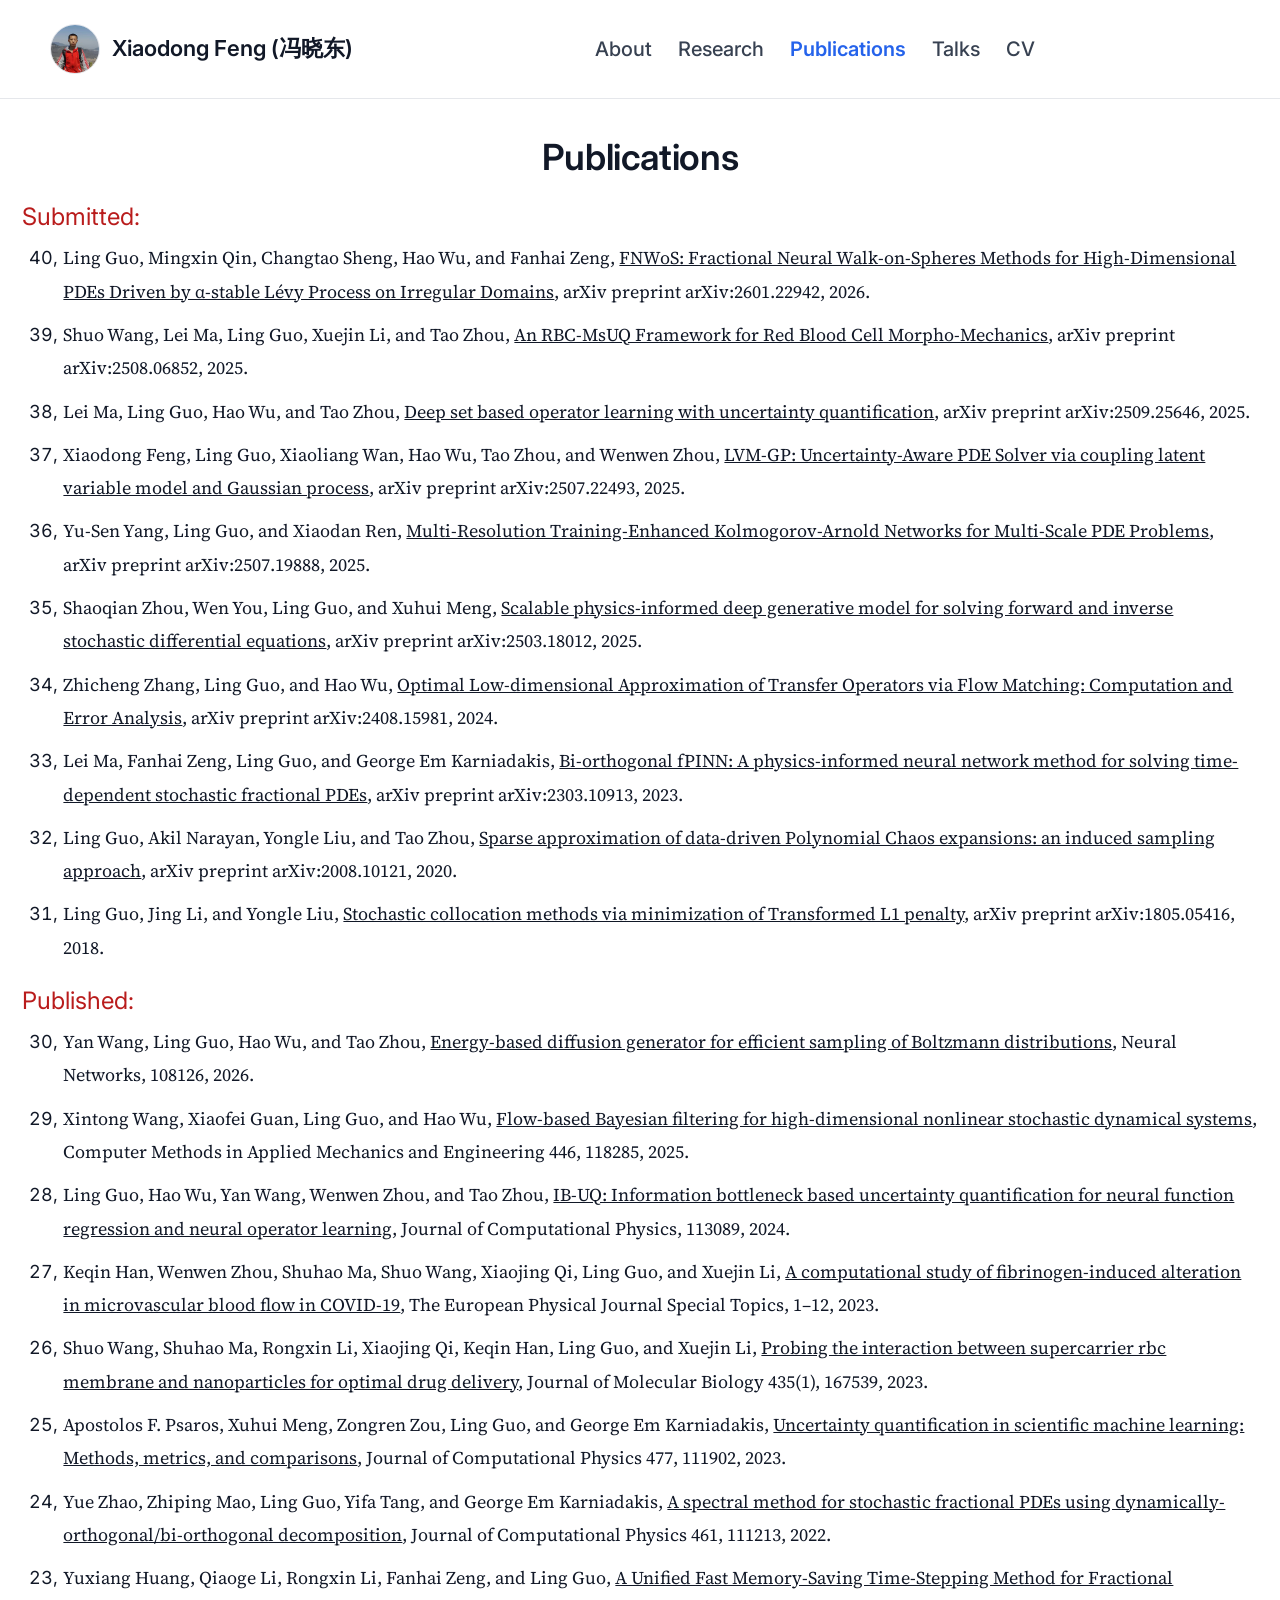
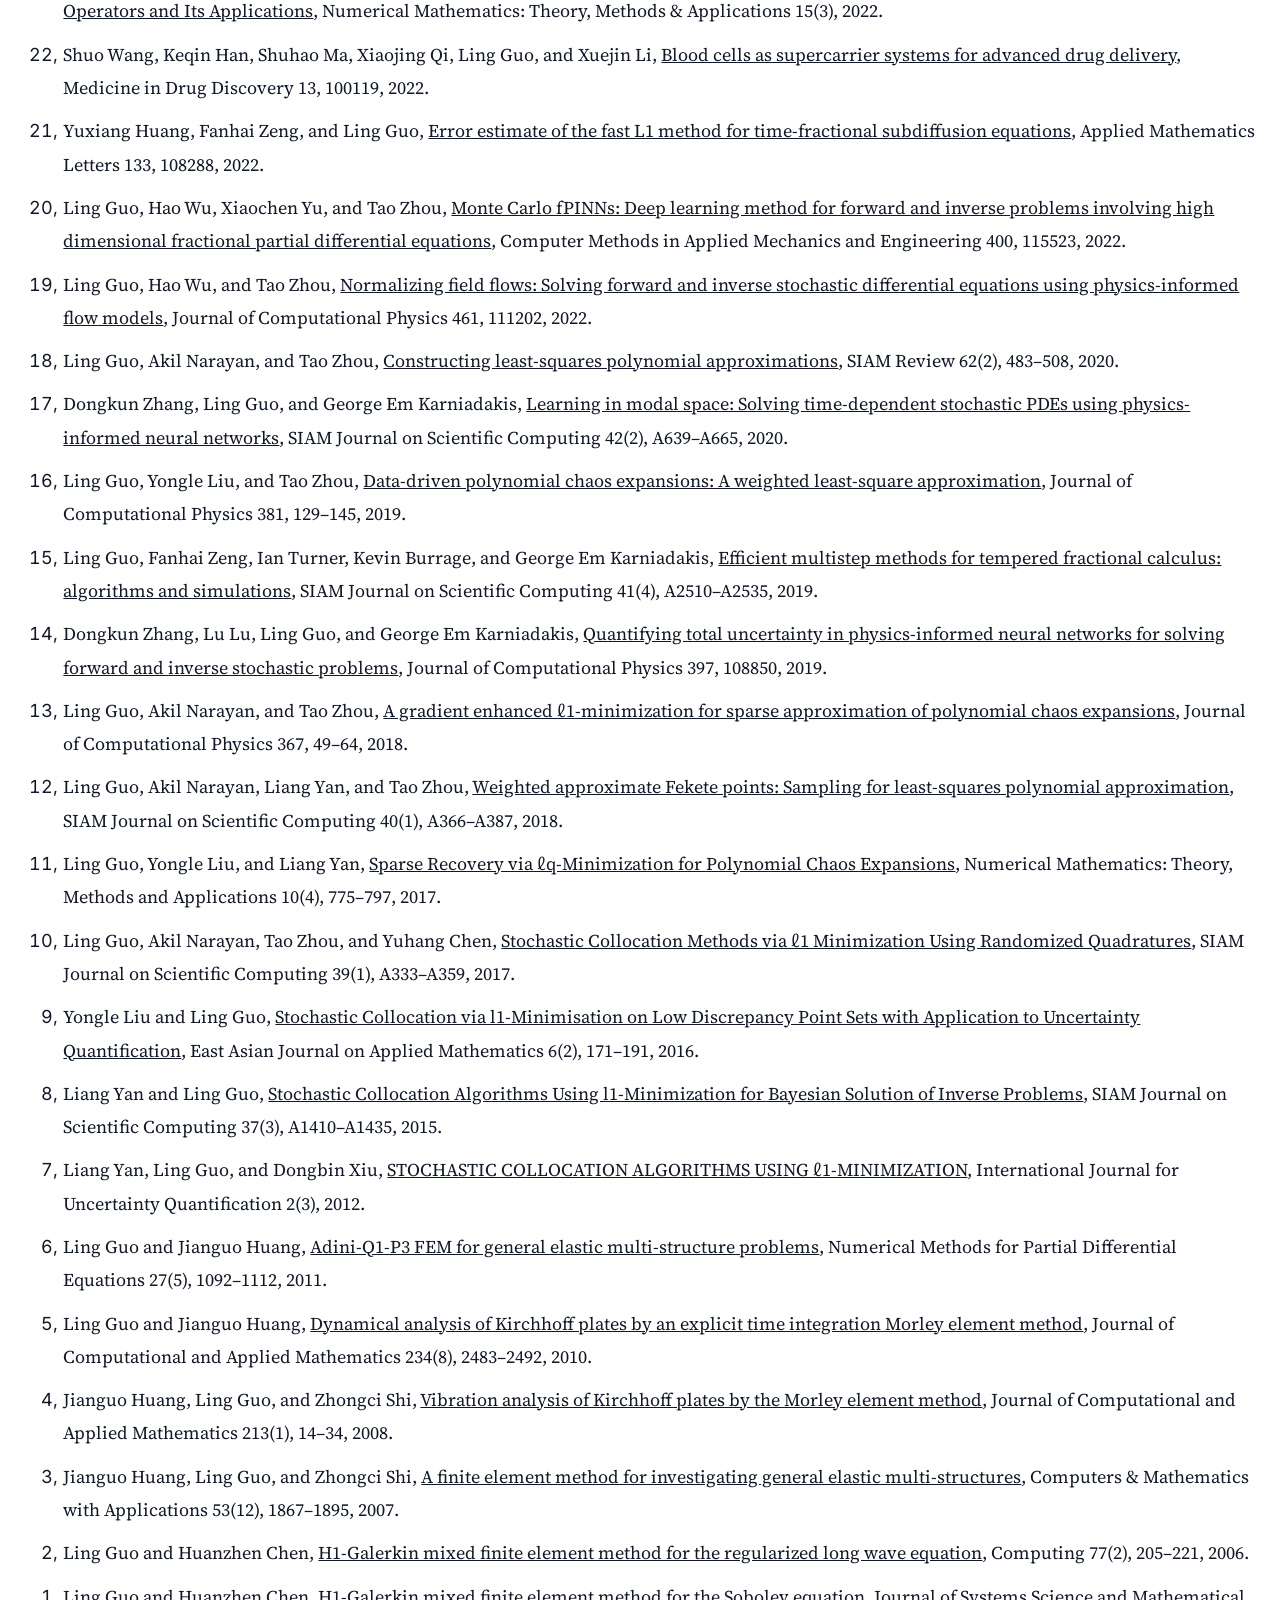
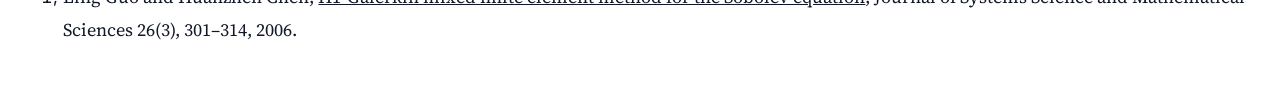
==== publications.html @ eba81cbe "Rename publications_ling.html to publications.html" ====
<!doctype html>
<html lang="en">
<head>
  <meta charset="utf-8" />
  <meta name="viewport" content="width=device-width,initial-scale=1" />
  <title>Publications | Xiaodong Feng</title>
  <link rel="stylesheet" href="assets/style.css" />

  <style>
    /* ✅ 本页“内容”全部不加粗（列表、标题链接、编号、分区标题） */
    .pub-section{
      color:#b91c1c;
      font-weight:400;
      margin: 18px 0 10px;
      font-family: var(--font-sans, inherit);
    }

    ol.pub-list{
      margin: 0;
      padding-left: 2.3em;
      list-style: decimal;
      font-size: 18px;
      line-height: 1.85;
      font-weight: 400;
    }
    ol.pub-list li{ margin: 10px 0; font-weight: 400; }

    ol.pub-list li::marker{
      content: counter(list-item) ", ";
      font-weight: 400;
      font-family: var(--font-sans, inherit);
    }

    /* ✅ 文章标题：可点击，但不加粗 */
    a.pub-title{
      font-weight: 400;
      text-decoration: underline;
      color: inherit;
    }
    a.pub-title:hover{ opacity: .9; }
  </style>
</head>

<body>
  <header class="topbar">
    <div class="topbar-inner">
      <div class="brand">
        <img class="avatar" src="assets/fengxiaodong.jpg" alt="avatar" />
        <span class="brand-name">Xiaodong Feng (冯晓东)</span>
      </div>

      <!-- Desktop nav -->
      <nav class="nav nav-desktop" id="topNav">
        <a href="index.html">About</a>
        <a href="research.html">Research</a>
        <a class="active" href="publications.html">Publications</a>
        <a href="talks.html">Talks</a>
        <a href="assets/CV.pdf" target="_blank" rel="noopener">CV</a>
      </nav>

      <!-- Mobile hamburger -->
      <button class="nav-toggle" id="navToggle" aria-label="Open menu" aria-expanded="false">
        &#9776;
      </button>

      <!-- Mobile dropdown -->
      <div class="nav-menu" id="navMenu" aria-hidden="true">
        <a href="index.html">About</a>
        <a href="research.html">Research</a>
        <a class="active" href="publications.html">Publications</a>
        <a href="talks.html">Talks</a>
        <a href="assets/CV.pdf" target="_blank" rel="noopener">CV</a>
      </div>
    </div>
  </header>

  <main class="container">
    <h1 class="page-title">Publications</h1>

    <h2 class="pub-section">Submitted:</h2>
    <ol id="submittedList" class="pub-list" reversed></ol>

    <h2 class="pub-section" style="margin-top:22px;">Published:</h2>
    <ol id="publishedList" class="pub-list" reversed></ol>
  </main>

  <!-- ✅ 渲染脚本：用 IIFE 避免变量重复声明导致不显示 -->
  <script>
    (function () {
      const pubs = [
        // ===================== Submitted =====================
        {
          status:"submitted", year:2026,
          authors:["Ling Guo","Mingxin Qin","Changtao Sheng","Hao Wu","Fanhai Zeng"],
          title:"FNWoS: Fractional Neural Walk-on-Spheres Methods for High-Dimensional PDEs Driven by α-stable Lévy Process on Irregular Domains",
          venue:"arXiv preprint arXiv:2601.22942",
          url:"https://arxiv.org/abs/2601.22942"
        },
        {
          status:"submitted", year:2025,
          authors:["Lei Ma","Ling Guo","Hao Wu","Tao Zhou"],
          title:"Deep set based operator learning with uncertainty quantification",
          venue:"arXiv preprint arXiv:2509.25646",
          url:"https://arxiv.org/abs/2509.25646"
        },
        {
          status:"submitted", year:2025,
          authors:["Shuo Wang","Lei Ma","Ling Guo","Xuejin Li","Tao Zhou"],
          title:"An RBC-MsUQ Framework for Red Blood Cell Morpho-Mechanics",
          venue:"arXiv preprint arXiv:2508.06852",
          url:"https://arxiv.org/abs/2508.06852"
        },
        {
          status:"submitted", year:2025,
          authors:["Xiaodong Feng","Ling Guo","Xiaoliang Wan","Hao Wu","Tao Zhou","Wenwen Zhou"],
          title:"LVM-GP: Uncertainty-Aware PDE Solver via coupling latent variable model and Gaussian process",
          venue:"arXiv preprint arXiv:2507.22493",
          url:"https://arxiv.org/abs/2507.22493"
        },
        {
          status:"submitted", year:2025,
          authors:["Yu-Sen Yang","Ling Guo","Xiaodan Ren"],
          title:"Multi-Resolution Training-Enhanced Kolmogorov-Arnold Networks for Multi-Scale PDE Problems",
          venue:"arXiv preprint arXiv:2507.19888",
          url:"https://arxiv.org/abs/2507.19888"
        },
        {
          status:"submitted", year:2025,
          authors:["Shaoqian Zhou","Wen You","Ling Guo","Xuhui Meng"],
          title:"Scalable physics-informed deep generative model for solving forward and inverse stochastic differential equations",
          venue:"arXiv preprint arXiv:2503.18012",
          url:"https://arxiv.org/abs/2503.18012"
        },
        {
          status:"submitted", year:2024,
          authors:["Zhicheng Zhang","Ling Guo","Hao Wu"],
          title:"Optimal Low-dimensional Approximation of Transfer Operators via Flow Matching: Computation and Error Analysis",
          venue:"arXiv preprint arXiv:2408.15981",
          url:"https://arxiv.org/abs/2408.15981"
        },
        {
          status:"submitted", year:2023,
          authors:["Lei Ma","Fanhai Zeng","Ling Guo","George Em Karniadakis"],
          title:"Bi-orthogonal fPINN: A physics-informed neural network method for solving time-dependent stochastic fractional PDEs",
          venue:"arXiv preprint arXiv:2303.10913",
          url:"https://arxiv.org/abs/2303.10913"
        },
        {
          status:"submitted", year:2020,
          authors:["Ling Guo","Akil Narayan","Yongle Liu","Tao Zhou"],
          title:"Sparse approximation of data-driven Polynomial Chaos expansions: an induced sampling approach",
          venue:"arXiv preprint arXiv:2008.10121",
          url:"https://arxiv.org/abs/2008.10121"
        },
        {
          status:"submitted", year:2018,
          authors:["Ling Guo","Jing Li","Yongle Liu"],
          title:"Stochastic collocation methods via minimization of Transformed L1 penalty",
          venue:"arXiv preprint arXiv:1805.05416",
          url:"https://arxiv.org/abs/1805.05416"
        },

        // ===================== Published =====================
        {
          status:"published", year:2025,
          authors:["Xintong Wang","Xiaofei Guan","Ling Guo","Hao Wu"],
          title:"Flow-based Bayesian filtering for high-dimensional nonlinear stochastic dynamical systems",
          venue:"Computer Methods in Applied Mechanics and Engineering 446, 118285"
        },
        {
          status:"published", year:2026,
          authors:["Yan Wang","Ling Guo","Hao Wu","Tao Zhou"],
          title:"Energy-based diffusion generator for efficient sampling of Boltzmann distributions",
          venue:"Neural Networks, 108126"
        },
        {
          status:"published", year:2024,
          authors:["Ling Guo","Hao Wu","Yan Wang","Wenwen Zhou","Tao Zhou"],
          title:"IB-UQ: Information bottleneck based uncertainty quantification for neural function regression and neural operator learning",
          venue:"Journal of Computational Physics, 113089"
        },
        {
          status:"published", year:2023,
          authors:["Keqin Han","Wenwen Zhou","Shuhao Ma","Shuo Wang","Xiaojing Qi","Ling Guo","Xuejin Li"],
          title:"A computational study of fibrinogen-induced alteration in microvascular blood flow in COVID-19",
          venue:"The European Physical Journal Special Topics, 1–12"
        },
        {
          status:"published", year:2023,
          authors:["Apostolos F. Psaros","Xuhui Meng","Zongren Zou","Ling Guo","George Em Karniadakis"],
          title:"Uncertainty quantification in scientific machine learning: Methods, metrics, and comparisons",
          venue:"Journal of Computational Physics 477, 111902"
        },
        {
          status:"published", year:2023,
          authors:["Shuo Wang","Shuhao Ma","Rongxin Li","Xiaojing Qi","Keqin Han","Ling Guo","Xuejin Li"],
          title:"Probing the interaction between supercarrier rbc membrane and nanoparticles for optimal drug delivery",
          venue:"Journal of Molecular Biology 435(1), 167539"
        },
        {
          status:"published", year:2022,
          authors:["Yuxiang Huang","Fanhai Zeng","Ling Guo"],
          title:"Error estimate of the fast L1 method for time-fractional subdiffusion equations",
          venue:"Applied Mathematics Letters 133, 108288"
        },
        {
          status:"published", year:2022,
          authors:["Ling Guo","Hao Wu","Xiaochen Yu","Tao Zhou"],
          title:"Monte Carlo fPINNs: Deep learning method for forward and inverse problems involving high dimensional fractional partial differential equations",
          venue:"Computer Methods in Applied Mechanics and Engineering 400, 115523"
        },
        {
          status:"published", year:2022,
          authors:["Yuxiang Huang","Qiaoge Li","Rongxin Li","Fanhai Zeng","Ling Guo"],
          title:"A Unified Fast Memory-Saving Time-Stepping Method for Fractional Operators and Its Applications",
          venue:"Numerical Mathematics: Theory, Methods & Applications 15(3)"
        },
        {
          status:"published", year:2022,
          authors:["Yue Zhao","Zhiping Mao","Ling Guo","Yifa Tang","George Em Karniadakis"],
          title:"A spectral method for stochastic fractional PDEs using dynamically-orthogonal/bi-orthogonal decomposition",
          venue:"Journal of Computational Physics 461, 111213"
        },
        {
          status:"published", year:2022,
          authors:["Ling Guo","Hao Wu","Tao Zhou"],
          title:"Normalizing field flows: Solving forward and inverse stochastic differential equations using physics-informed flow models",
          venue:"Journal of Computational Physics 461, 111202"
        },
        {
          status:"published", year:2022,
          authors:["Shuo Wang","Keqin Han","Shuhao Ma","Xiaojing Qi","Ling Guo","Xuejin Li"],
          title:"Blood cells as supercarrier systems for advanced drug delivery",
          venue:"Medicine in Drug Discovery 13, 100119"
        },
        {
          status:"published", year:2020,
          authors:["Ling Guo","Akil Narayan","Tao Zhou"],
          title:"Constructing least-squares polynomial approximations",
          venue:"SIAM Review 62(2), 483–508"
        },
        {
          status:"published", year:2020,
          authors:["Dongkun Zhang","Ling Guo","George Em Karniadakis"],
          title:"Learning in modal space: Solving time-dependent stochastic PDEs using physics-informed neural networks",
          venue:"SIAM Journal on Scientific Computing 42(2), A639–A665"
        },
        {
          status:"published", year:2019,
          authors:["Dongkun Zhang","Lu Lu","Ling Guo","George Em Karniadakis"],
          title:"Quantifying total uncertainty in physics-informed neural networks for solving forward and inverse stochastic problems",
          venue:"Journal of Computational Physics 397, 108850"
        },
        {
          status:"published", year:2019,
          authors:["Ling Guo","Fanhai Zeng","Ian Turner","Kevin Burrage","George Em Karniadakis"],
          title:"Efficient multistep methods for tempered fractional calculus: algorithms and simulations",
          venue:"SIAM Journal on Scientific Computing 41(4), A2510–A2535"
        },
        {
          status:"published", year:2019,
          authors:["Ling Guo","Yongle Liu","Tao Zhou"],
          title:"Data-driven polynomial chaos expansions: A weighted least-square approximation",
          venue:"Journal of Computational Physics 381, 129–145"
        },
        {
          status:"published", year:2018,
          authors:["Ling Guo","Akil Narayan","Tao Zhou"],
          title:"A gradient enhanced ℓ1-minimization for sparse approximation of polynomial chaos expansions",
          venue:"Journal of Computational Physics 367, 49–64"
        },
        {
          status:"published", year:2018,
          authors:["Ling Guo","Akil Narayan","Liang Yan","Tao Zhou"],
          title:"Weighted approximate Fekete points: Sampling for least-squares polynomial approximation",
          venue:"SIAM Journal on Scientific Computing 40(1), A366–A387"
        },
        {
          status:"published", year:2017,
          authors:["Ling Guo","Yongle Liu","Liang Yan"],
          title:"Sparse Recovery via ℓq-Minimization for Polynomial Chaos Expansions",
          venue:"Numerical Mathematics: Theory, Methods and Applications 10(4), 775–797"
        },
        {
          status:"published", year:2017,
          authors:["Ling Guo","Akil Narayan","Tao Zhou","Yuhang Chen"],
          title:"Stochastic Collocation Methods via ℓ1 Minimization Using Randomized Quadratures",
          venue:"SIAM Journal on Scientific Computing 39(1), A333–A359"
        },
        {
          status:"published", year:2016,
          authors:["Yongle Liu","Ling Guo"],
          title:"Stochastic Collocation via l1-Minimisation on Low Discrepancy Point Sets with Application to Uncertainty Quantification",
          venue:"East Asian Journal on Applied Mathematics 6(2), 171–191"
        },
        {
          status:"published", year:2015,
          authors:["Liang Yan","Ling Guo"],
          title:"Stochastic Collocation Algorithms Using l1-Minimization for Bayesian Solution of Inverse Problems",
          venue:"SIAM Journal on Scientific Computing 37(3), A1410–A1435"
        },
        {
          status:"published", year:2012,
          authors:["Liang Yan","Ling Guo","Dongbin Xiu"],
          title:"STOCHASTIC COLLOCATION ALGORITHMS USING ℓ1-MINIMIZATION",
          venue:"International Journal for Uncertainty Quantification 2(3)"
        },
        {
          status:"published", year:2011,
          authors:["Ling Guo","Jianguo Huang"],
          title:"Adini-Q1-P3 FEM for general elastic multi-structure problems",
          venue:"Numerical Methods for Partial Differential Equations 27(5), 1092–1112"
        },
        {
          status:"published", year:2010,
          authors:["Ling Guo","Jianguo Huang"],
          title:"Dynamical analysis of Kirchhoff plates by an explicit time integration Morley element method",
          venue:"Journal of Computational and Applied Mathematics 234(8), 2483–2492"
        },
        {
          status:"published", year:2008,
          authors:["Jianguo Huang","Ling Guo","Zhongci Shi"],
          title:"Vibration analysis of Kirchhoff plates by the Morley element method",
          venue:"Journal of Computational and Applied Mathematics 213(1), 14–34"
        },
        {
          status:"published", year:2007,
          authors:["Jianguo Huang","Ling Guo","Zhongci Shi"],
          title:"A finite element method for investigating general elastic multi-structures",
          venue:"Computers & Mathematics with Applications 53(12), 1867–1895"
        },
        {
          status:"published", year:2006,
          authors:["Ling Guo","Huanzhen Chen"],
          title:"H1-Galerkin mixed finite element method for the regularized long wave equation",
          venue:"Computing 77(2), 205–221"
        },
        {
          status:"published", year:2006,
          authors:["Ling Guo","Huanzhen Chen"],
          title:"H1-Galerkin mixed finite element method for the Sobolev equation",
          venue:"Journal of Systems Science and Mathematical Sciences 26(3), 301–314"
        }
      ];

      function esc(s){
        return String(s ?? "")
          .replace(/&/g,"&amp;")
          .replace(/</g,"&lt;")
          .replace(/>/g,"&gt;")
          .replace(/"/g,"&quot;")
          .replace(/'/g,"&#39;");
      }

      function sortFn(a,b){
        return ((b.year||0)-(a.year||0)) || String(a.title||"").localeCompare(String(b.title||""));
      }

      function scholarTitleUrl(title){
        return "https://scholar.google.com/scholar?hl=en&q=" + encodeURIComponent(title);
      }

      function paperUrl(p){
        const u = (p.url && String(p.url).trim()) ? String(p.url).trim() : "";
        return u || scholarTitleUrl(p.title || "");
      }

      function renderAuthorsPlain(authorArr){
        const names = (authorArr || []).map(n => esc(n));
        if (names.length === 0) return "";
        if (names.length === 1) return names[0];
        if (names.length === 2) return names[0] + " and " + names[1];
        return names.slice(0,-1).join(", ") + ", and " + names[names.length-1];
      }

      function renderItem(p){
        const href = paperUrl(p);
        const authors = renderAuthorsPlain(p.authors);
        const title = `<a class="pub-title" href="${esc(href)}" target="_blank" rel="noopener">${esc(p.title)}</a>`;
        return `${authors}, ${title}, ${esc(p.venue)}, ${esc(String(p.year))}.`;
      }

      function render(){
        const submitted = pubs.filter(p=>p.status==="submitted").sort(sortFn);
        const published = pubs.filter(p=>p.status==="published").sort(sortFn);

        const subOl = document.getElementById("submittedList");
        const pubOl = document.getElementById("publishedList");
        if(!subOl || !pubOl) return;

        const total = submitted.length + published.length;
        subOl.setAttribute("start", total);
        pubOl.setAttribute("start", total - submitted.length);

        subOl.innerHTML = submitted.map(p=>`<li>${renderItem(p)}</li>`).join("");
        pubOl.innerHTML = published.map(p=>`<li>${renderItem(p)}</li>`).join("");
      }

      if (document.readyState === "loading") {
        document.addEventListener("DOMContentLoaded", render);
      } else {
        render();
      }
    })();
  </script>

  <script>
    (function(){
      const btn = document.getElementById('navToggle');
      const menu = document.getElementById('navMenu');
      if(!btn || !menu) return;

      function closeMenu(){
        menu.classList.remove('open');
        btn.setAttribute('aria-expanded','false');
        menu.setAttribute('aria-hidden','true');
      }

      btn.addEventListener('click', () => {
        const isOpen = menu.classList.toggle('open');
        btn.setAttribute('aria-expanded', String(isOpen));
        menu.setAttribute('aria-hidden', String(!isOpen));
      });

      document.addEventListener('click', (e) => {
        if (!menu.classList.contains('open')) return;
        if (menu.contains(e.target) || btn.contains(e.target)) return;
        closeMenu();
      });

      document.addEventListener('keydown', (e) => {
        if (e.key === 'Escape') closeMenu();
      });

      window.addEventListener('resize', () => {
        if (window.matchMedia('(min-width: 981px)').matches) closeMenu();
      });
    })();
  </script>
</body>
</html>
---- assets/style.css ----
/* 引入字体：
   - Inter：用于顶栏姓名、导航、标题（无衬线，更现代）
   - Source Serif 4：用于正文段落（衬线，更学术） */
@import url('https://fonts.googleapis.com/css2?family=Inter:wght@400;600;700;800&family=Source+Serif+4:wght@400;600;700&display=swap');

:root{
  /* ====== 版心宽度（决定页面内容左右边界，影响“整页的留白”） ====== */
  --siteBase: 1300px;
  --siteMax: calc(var(--siteBase));

  /* ====== 全局颜色 ====== */
  --text: #111827;   /* 主文字颜色（深灰接近黑） */
  --muted: #6b7280;  /* 次级文字颜色（浅灰） */
  --line: #e5e7eb;   /* 分割线/边框颜色（浅灰线） */

  /* ✅ 当前页高亮蓝色（像你第二张图） */
  --active: #2563eb;

  /* ====== 字体族 ====== */
  --font-sans: "Inter", system-ui, -apple-system, "Segoe UI", Roboto, Helvetica, Arial,
               "Noto Sans", "PingFang SC", "Microsoft YaHei", sans-serif;
  --font-serif: "Source Serif 4", Georgia, "Times New Roman", Times,
                "Songti SC", "STSong", "SimSun", serif;

  /* ====== About 页照片大小（等比例缩放，不裁剪） ====== */
  --heroMaxW: 680px;
  --heroMaxH: 300px;

  /* ====== 响应式折叠阈值（说明用途） ====== */
  --collapseBp: 980px;              /* <= 980px show hamburger */
}

/* 统一盒模型 */
*{ box-sizing: border-box; }

/* 全局 body */
body{
  margin: 0;
  font-family: var(--font-serif);
  color: var(--text);
  background: #fff;
}

/* ===================== 顶部栏 topbar（第一行：头像+姓名+导航） ===================== */
.topbar{
  position: sticky;
  top: 0;
  z-index: 10;
  background: rgba(255,255,255,0.92);
  backdrop-filter: blur(6px);
  border-bottom: 1px solid var(--line);
}

/* 顶栏内部容器（控制姓名与导航间距、整体左右内边距） */
.topbar-inner{
  max-width: var(--siteMax);
  margin: 0 auto;
  padding: 24px 50px;

  display: flex;
  align-items: center;
  justify-content: flex-start;
  gap: 240px;                 /* ★ 姓名组与导航之间距离（想更近就减小） */
  position: relative;         /* 给下拉菜单定位 */
}

/* 左侧“头像 + 姓名” */
.brand{
  display: flex;
  align-items: center;
  gap: 12px;
  min-width: 0;
}

/* 顶栏头像 */
.avatar{
  width: 50px;
  height: 50px;
  border-radius: 999px;
  object-fit: cover;
  border: 1px solid var(--line);
}

/* 顶栏姓名 */
.brand-name{
  font-family: var(--font-sans);
  font-weight: 600;
  font-size: 22px;
  white-space: nowrap;
}

/* desktop nav：横向导航 */
.nav{
  display: flex;
  align-items: center;
  gap: 22px;
}

/* 导航链接样式 */
.nav a{
  font-family: var(--font-sans);
  font-size: 20px;
  font-weight: 500;          /* 450 在某些环境会回退，这里用 500 更稳 */
  color: #374151;
  text-decoration: none;
  padding: 6px 2px;
  white-space: nowrap;
}

/* ✅ hover：更像参考图（变蓝），不强制下划线 */
.nav a:hover{
  color: var(--active);
}

/* ✅ 当前页：蓝色高亮（像第二张图） */
.nav a.active{
  color: var(--active);
  font-weight: 600;
}

/* ===================== 页面主体 container（正文左右边界） ===================== */
.container{
  max-width: var(--siteMax);
  margin: 0 auto;
  padding: 22px 22px 40px;
}

/* 页面大标题（About / Publications 等） */
.page-title{
  font-family: var(--font-sans);
  font-weight: 600;
  font-size: clamp(20px, 4vw, 36px);
  letter-spacing: -0.01em;
  line-height: 1.15;
  text-align: center;
  margin: 16px 0 24px;
}

/* ===================== About 页照片区域 ===================== */
.hero{
  display: flex;
  justify-content: center;
  margin: 20px 0 30px;
}

.hero-img{
  width: auto;
  height: auto;
  max-width: min(var(--heroMaxW), 100%);
  max-height: var(--heroMaxH);
  object-fit: contain;
  display: block;
}

/* 正文姓名小标题 */
.name-title{
  font-family: var(--font-sans);
  font-weight: 600;
  font-size: 22px;
  margin: 0 0 10px;
}

/* 正文段落 */
.section p{
  font-size: 18px;
  line-height: 1.85;
  margin: 10px 0;
}

/* ===================== Hamburger（小屏折叠菜单） ===================== */
.nav-toggle{
  display: none;
  margin-left: auto;
  width: 44px;
  height: 44px;
  border-radius: 12px;
  border: 1px solid rgba(17,24,39,0.10);
  background: #fff;
  font-size: 22px;
  line-height: 1;
  cursor: pointer;
}

/* 下拉菜单面板 */
.nav-menu{
  display: none;
  position: absolute;
  right: 22px;
  top: calc(100% + 10px);
  width: min(360px, calc(100vw - 44px));
  background: #fff;
  border: 1px solid rgba(17,24,39,0.10);
  border-radius: 14px;
  box-shadow: 0 10px 24px rgba(17,24,39,0.15);
  padding: 10px;
  z-index: 50;
}

/* 下拉菜单链接 */
.nav-menu a{
  display: block;
  padding: 14px 14px;
  border-radius: 10px;
  font-family: var(--font-sans);
  font-weight: 600;
  color: #111827;
  text-decoration: none;
}

/* hover 背景 */
.nav-menu a:hover{
  background: rgba(17,24,39,0.05);
  color: var(--active);
}

/* ✅ 下拉菜单当前页高亮（蓝色） */
.nav-menu a.active{
  color: var(--active);
}

/* JS toggle 后显示 */
.nav-menu.open{ display: block; }

/* ✅ 小屏折叠：隐藏 desktop nav，显示 hamburger */
@media (max-width: 980px){
  .nav-desktop{ display: none; }
  .nav-toggle{
    display: inline-flex;
    align-items: center;
    justify-content: center;
  }
}

/* 更小屏幕：缩紧内边距 + 头像 + 字号 */
@media (max-width: 820px){
  :root{
    --siteMax: 100%;
    --heroMaxW: 100%;
    --heroMaxH: 280px;
  }
  .topbar-inner{ padding: 12px 14px; gap: 14px; }
  .avatar{ width: 36px; height: 36px; }
  .brand-name{ font-size: 17px; }
  .container{ max-width: 100%; }
}

/* ===== News block (index) ===== */
.news{
  margin-top: 38px;
}

/* ✅ 只改这一行：让 News 标题和 .name-title 一样（其余列表保持原样） */
.news-title{
  font-family: var(--font-sans);
  font-weight: 600;
  font-size: 22px;
  color: var(--text);
  text-align: left;
  margin: 28px 0 24px;
}

.news-list{
  list-style: square;
  padding-left: 28px;
  margin: 0 auto;
  max-width: 980px;          /* 列表宽度聚焦（保持你现状） */
}

.news-list li{
  margin: 10px 0;
  line-height: 1.7;
  font-size: 18px;           /* 和 index 段落一致 */
}

.news-date{
  font-weight: 800;
  font-family: var(--font-sans);
  margin-right: 10px;
}

.news-list a{
  color: #7a1738;
  text-decoration: underline;
}
.news-list a:hover{
  opacity: .9;
}

/* 小屏稍微缩一点 */
@media (max-width: 820px){
  .news-title{ font-size: 22px; }  /* 标题保持 22px（和 name-title 同款） */
  .news-list li{ font-size: 17px; }
}

/* ===================== Figure layout utilities ===================== */

/* 图块容器：默认全宽，里面用 grid 排图 */
.fig-row{
  display: grid;
  gap: 16px;
  margin: 16px 0 10px;
  align-items: start;
}

/* 一行放几张图：1/2/3/4 */
.fig-1{ grid-template-columns: 1fr; }
.fig-2{ grid-template-columns: 1fr 1fr; }
.fig-3{ grid-template-columns: repeat(3, 1fr); }
.fig-4{ grid-template-columns: repeat(4, 1fr); }

/* 小屏自动降列（避免挤成一团） */
@media (max-width: 980px){
  .fig-4{ grid-template-columns: repeat(2, 1fr); }
  .fig-3{ grid-template-columns: repeat(2, 1fr); }
}
@media (max-width: 640px){
  .fig-4, .fig-3, .fig-2{ grid-template-columns: 1fr; }
}

/* 图片本体：结构图默认不裁剪，等比缩放 */
.fig-row img{
  width: 100%;
  height: auto;
  display: block;
  object-fit: contain;  /* 结构图更适合 contain */
  border: 1px solid rgba(17,24,39,0.10);
  border-radius: 12px;
  background: #fff;
}

/* ===== 对齐方式（控制“整行图块”在页面中的位置） =====
   说明：对齐的是 fig-row 这个整块，而不是单张图 */
.fig-left{ justify-self: start; }
.fig-center{ justify-self: center; }
.fig-right{ justify-self: end; }

/* 控制图块占用宽度（配合对齐使用） */
.fig-w-100{ width: 100%; }
.fig-w-80{ width: 80%; }
.fig-w-70{ width: 70%; }
.fig-w-60{ width: 60%; }
.fig-w-50{ width: 50%; }

/* 可点击放大（可选） */
.fig-link{ display:block; }
.fig-link:hover img{ box-shadow: 0 10px 24px rgba(17,24,39,0.12); }

/* 图注（可选） */
.fig-cap{
  font-size: 14px;
  color: var(--muted);
  line-height: 1.6;
  margin: 6px 0 0;
}

/* 小屏时，强制图块全宽且居中，避免右对齐看着怪 */
@media (max-width: 820px){
  .fig-w-80, .fig-w-70, .fig-w-60, .fig-w-50{ width: 100%; }
  .fig-left, .fig-center, .fig-right{ justify-self: stretch; }
}
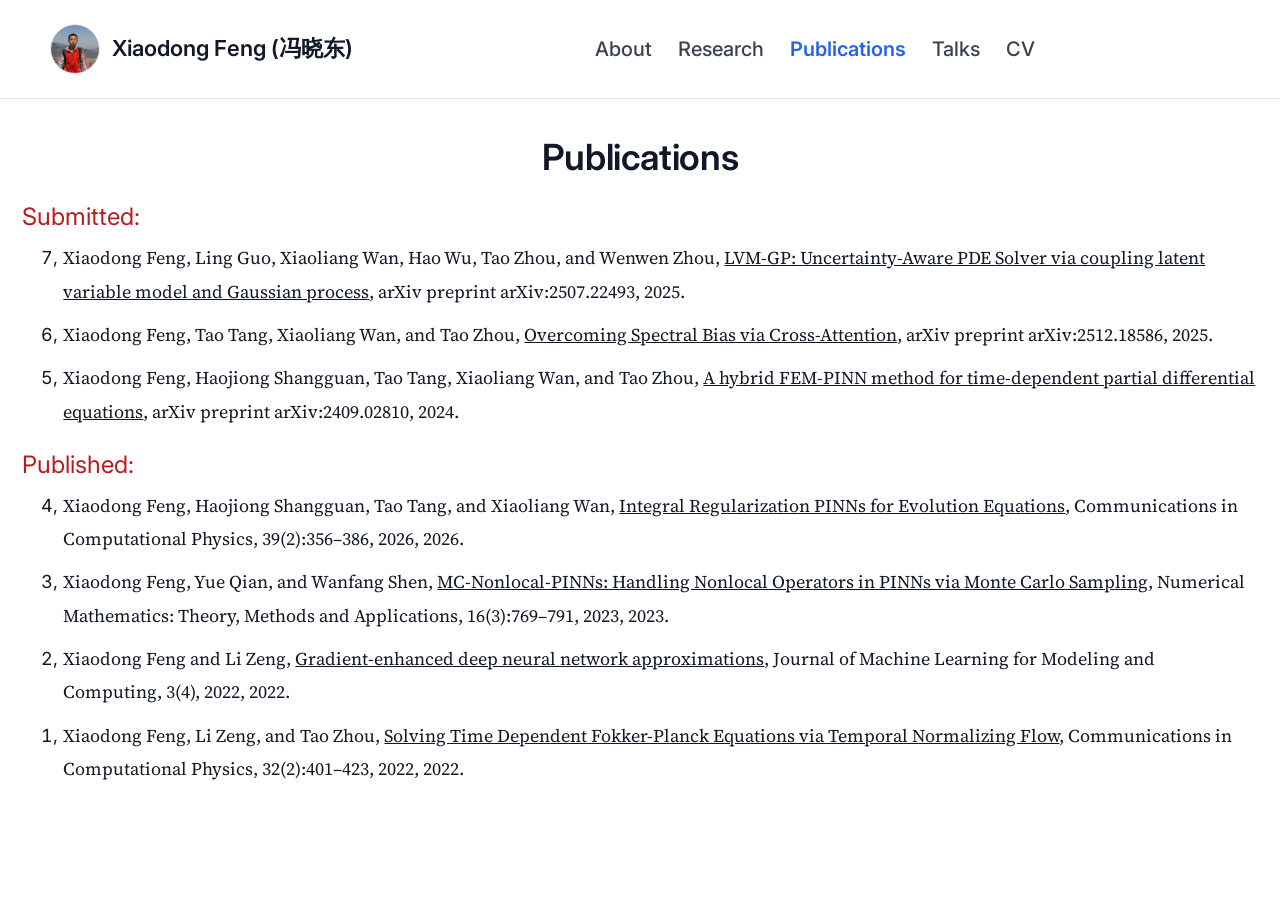
==== commit 86e477af: "Rename publications_xdfeng.html to publications.html" ====
--- a/publications.html
+++ b/publications.html
@@ -7,7 +7,7 @@
   <link rel="stylesheet" href="assets/style.css" />
 
   <style>
-    /* ✅ 本页“内容”全部不加粗（列表、标题链接、编号、分区标题） */
+    /* ✅ 全部不加粗（包括 section 标题、编号、标题链接） */
     .pub-section{
       color:#b91c1c;
       font-weight:400;
@@ -21,19 +21,18 @@
       list-style: decimal;
       font-size: 18px;
       line-height: 1.85;
-      font-weight: 400;
-    }
-    ol.pub-list li{ margin: 10px 0; font-weight: 400; }
+      font-weight:400;
+    }
+    ol.pub-list li{ margin: 10px 0; font-weight:400; }
 
     ol.pub-list li::marker{
       content: counter(list-item) ", ";
-      font-weight: 400;
+      font-weight:400;
       font-family: var(--font-sans, inherit);
     }
 
-    /* ✅ 文章标题：可点击，但不加粗 */
     a.pub-title{
-      font-weight: 400;
+      font-weight:400;
       text-decoration: underline;
       color: inherit;
     }
@@ -49,7 +48,7 @@
         <span class="brand-name">Xiaodong Feng (冯晓东)</span>
       </div>
 
-      <!-- Desktop nav -->
+      <!-- ✅ 大屏导航（小屏会被 CSS 隐藏） -->
       <nav class="nav nav-desktop" id="topNav">
         <a href="index.html">About</a>
         <a href="research.html">Research</a>
@@ -58,12 +57,12 @@
         <a href="assets/CV.pdf" target="_blank" rel="noopener">CV</a>
       </nav>
 
-      <!-- Mobile hamburger -->
+      <!-- ✅ 小屏 hamburger（大屏会被 CSS 隐藏） -->
       <button class="nav-toggle" id="navToggle" aria-label="Open menu" aria-expanded="false">
         &#9776;
       </button>
 
-      <!-- Mobile dropdown -->
+      <!-- ✅ 小屏下拉菜单（默认隐藏） -->
       <div class="nav-menu" id="navMenu" aria-hidden="true">
         <a href="index.html">About</a>
         <a href="research.html">Research</a>
@@ -84,263 +83,53 @@
     <ol id="publishedList" class="pub-list" reversed></ol>
   </main>
 
-  <!-- ✅ 渲染脚本：用 IIFE 避免变量重复声明导致不显示 -->
+  <!-- ✅ 用 IIFE + DOMContentLoaded，避免脚本冲突导致列表空白 -->
   <script>
     (function () {
       const pubs = [
-        // ===================== Submitted =====================
-        {
-          status:"submitted", year:2026,
-          authors:["Ling Guo","Mingxin Qin","Changtao Sheng","Hao Wu","Fanhai Zeng"],
-          title:"FNWoS: Fractional Neural Walk-on-Spheres Methods for High-Dimensional PDEs Driven by α-stable Lévy Process on Irregular Domains",
-          venue:"arXiv preprint arXiv:2601.22942",
-          url:"https://arxiv.org/abs/2601.22942"
-        },
-        {
-          status:"submitted", year:2025,
-          authors:["Lei Ma","Ling Guo","Hao Wu","Tao Zhou"],
-          title:"Deep set based operator learning with uncertainty quantification",
-          venue:"arXiv preprint arXiv:2509.25646",
-          url:"https://arxiv.org/abs/2509.25646"
-        },
-        {
-          status:"submitted", year:2025,
-          authors:["Shuo Wang","Lei Ma","Ling Guo","Xuejin Li","Tao Zhou"],
-          title:"An RBC-MsUQ Framework for Red Blood Cell Morpho-Mechanics",
-          venue:"arXiv preprint arXiv:2508.06852",
-          url:"https://arxiv.org/abs/2508.06852"
-        },
-        {
-          status:"submitted", year:2025,
-          authors:["Xiaodong Feng","Ling Guo","Xiaoliang Wan","Hao Wu","Tao Zhou","Wenwen Zhou"],
+        // Submitted
+        { status:"submitted", year:2025,
+          authors:"Xiaodong Feng, Tao Tang, Xiaoliang Wan, and Tao Zhou",
+          title:"Overcoming Spectral Bias via Cross-Attention",
+          venue:"arXiv preprint arXiv:2512.18586",
+          url:"https://arxiv.org/abs/2512.18586" },
+
+        { status:"submitted", year:2025,
+          authors:"Xiaodong Feng, Ling Guo, Xiaoliang Wan, Hao Wu, Tao Zhou, and Wenwen Zhou",
           title:"LVM-GP: Uncertainty-Aware PDE Solver via coupling latent variable model and Gaussian process",
           venue:"arXiv preprint arXiv:2507.22493",
-          url:"https://arxiv.org/abs/2507.22493"
-        },
-        {
-          status:"submitted", year:2025,
-          authors:["Yu-Sen Yang","Ling Guo","Xiaodan Ren"],
-          title:"Multi-Resolution Training-Enhanced Kolmogorov-Arnold Networks for Multi-Scale PDE Problems",
-          venue:"arXiv preprint arXiv:2507.19888",
-          url:"https://arxiv.org/abs/2507.19888"
-        },
-        {
-          status:"submitted", year:2025,
-          authors:["Shaoqian Zhou","Wen You","Ling Guo","Xuhui Meng"],
-          title:"Scalable physics-informed deep generative model for solving forward and inverse stochastic differential equations",
-          venue:"arXiv preprint arXiv:2503.18012",
-          url:"https://arxiv.org/abs/2503.18012"
-        },
-        {
-          status:"submitted", year:2024,
-          authors:["Zhicheng Zhang","Ling Guo","Hao Wu"],
-          title:"Optimal Low-dimensional Approximation of Transfer Operators via Flow Matching: Computation and Error Analysis",
-          venue:"arXiv preprint arXiv:2408.15981",
-          url:"https://arxiv.org/abs/2408.15981"
-        },
-        {
-          status:"submitted", year:2023,
-          authors:["Lei Ma","Fanhai Zeng","Ling Guo","George Em Karniadakis"],
-          title:"Bi-orthogonal fPINN: A physics-informed neural network method for solving time-dependent stochastic fractional PDEs",
-          venue:"arXiv preprint arXiv:2303.10913",
-          url:"https://arxiv.org/abs/2303.10913"
-        },
-        {
-          status:"submitted", year:2020,
-          authors:["Ling Guo","Akil Narayan","Yongle Liu","Tao Zhou"],
-          title:"Sparse approximation of data-driven Polynomial Chaos expansions: an induced sampling approach",
-          venue:"arXiv preprint arXiv:2008.10121",
-          url:"https://arxiv.org/abs/2008.10121"
-        },
-        {
-          status:"submitted", year:2018,
-          authors:["Ling Guo","Jing Li","Yongle Liu"],
-          title:"Stochastic collocation methods via minimization of Transformed L1 penalty",
-          venue:"arXiv preprint arXiv:1805.05416",
-          url:"https://arxiv.org/abs/1805.05416"
-        },
-
-        // ===================== Published =====================
-        {
-          status:"published", year:2025,
-          authors:["Xintong Wang","Xiaofei Guan","Ling Guo","Hao Wu"],
-          title:"Flow-based Bayesian filtering for high-dimensional nonlinear stochastic dynamical systems",
-          venue:"Computer Methods in Applied Mechanics and Engineering 446, 118285"
-        },
-        {
-          status:"published", year:2026,
-          authors:["Yan Wang","Ling Guo","Hao Wu","Tao Zhou"],
-          title:"Energy-based diffusion generator for efficient sampling of Boltzmann distributions",
-          venue:"Neural Networks, 108126"
-        },
-        {
-          status:"published", year:2024,
-          authors:["Ling Guo","Hao Wu","Yan Wang","Wenwen Zhou","Tao Zhou"],
-          title:"IB-UQ: Information bottleneck based uncertainty quantification for neural function regression and neural operator learning",
-          venue:"Journal of Computational Physics, 113089"
-        },
-        {
-          status:"published", year:2023,
-          authors:["Keqin Han","Wenwen Zhou","Shuhao Ma","Shuo Wang","Xiaojing Qi","Ling Guo","Xuejin Li"],
-          title:"A computational study of fibrinogen-induced alteration in microvascular blood flow in COVID-19",
-          venue:"The European Physical Journal Special Topics, 1–12"
-        },
-        {
-          status:"published", year:2023,
-          authors:["Apostolos F. Psaros","Xuhui Meng","Zongren Zou","Ling Guo","George Em Karniadakis"],
-          title:"Uncertainty quantification in scientific machine learning: Methods, metrics, and comparisons",
-          venue:"Journal of Computational Physics 477, 111902"
-        },
-        {
-          status:"published", year:2023,
-          authors:["Shuo Wang","Shuhao Ma","Rongxin Li","Xiaojing Qi","Keqin Han","Ling Guo","Xuejin Li"],
-          title:"Probing the interaction between supercarrier rbc membrane and nanoparticles for optimal drug delivery",
-          venue:"Journal of Molecular Biology 435(1), 167539"
-        },
-        {
-          status:"published", year:2022,
-          authors:["Yuxiang Huang","Fanhai Zeng","Ling Guo"],
-          title:"Error estimate of the fast L1 method for time-fractional subdiffusion equations",
-          venue:"Applied Mathematics Letters 133, 108288"
-        },
-        {
-          status:"published", year:2022,
-          authors:["Ling Guo","Hao Wu","Xiaochen Yu","Tao Zhou"],
-          title:"Monte Carlo fPINNs: Deep learning method for forward and inverse problems involving high dimensional fractional partial differential equations",
-          venue:"Computer Methods in Applied Mechanics and Engineering 400, 115523"
-        },
-        {
-          status:"published", year:2022,
-          authors:["Yuxiang Huang","Qiaoge Li","Rongxin Li","Fanhai Zeng","Ling Guo"],
-          title:"A Unified Fast Memory-Saving Time-Stepping Method for Fractional Operators and Its Applications",
-          venue:"Numerical Mathematics: Theory, Methods & Applications 15(3)"
-        },
-        {
-          status:"published", year:2022,
-          authors:["Yue Zhao","Zhiping Mao","Ling Guo","Yifa Tang","George Em Karniadakis"],
-          title:"A spectral method for stochastic fractional PDEs using dynamically-orthogonal/bi-orthogonal decomposition",
-          venue:"Journal of Computational Physics 461, 111213"
-        },
-        {
-          status:"published", year:2022,
-          authors:["Ling Guo","Hao Wu","Tao Zhou"],
-          title:"Normalizing field flows: Solving forward and inverse stochastic differential equations using physics-informed flow models",
-          venue:"Journal of Computational Physics 461, 111202"
-        },
-        {
-          status:"published", year:2022,
-          authors:["Shuo Wang","Keqin Han","Shuhao Ma","Xiaojing Qi","Ling Guo","Xuejin Li"],
-          title:"Blood cells as supercarrier systems for advanced drug delivery",
-          venue:"Medicine in Drug Discovery 13, 100119"
-        },
-        {
-          status:"published", year:2020,
-          authors:["Ling Guo","Akil Narayan","Tao Zhou"],
-          title:"Constructing least-squares polynomial approximations",
-          venue:"SIAM Review 62(2), 483–508"
-        },
-        {
-          status:"published", year:2020,
-          authors:["Dongkun Zhang","Ling Guo","George Em Karniadakis"],
-          title:"Learning in modal space: Solving time-dependent stochastic PDEs using physics-informed neural networks",
-          venue:"SIAM Journal on Scientific Computing 42(2), A639–A665"
-        },
-        {
-          status:"published", year:2019,
-          authors:["Dongkun Zhang","Lu Lu","Ling Guo","George Em Karniadakis"],
-          title:"Quantifying total uncertainty in physics-informed neural networks for solving forward and inverse stochastic problems",
-          venue:"Journal of Computational Physics 397, 108850"
-        },
-        {
-          status:"published", year:2019,
-          authors:["Ling Guo","Fanhai Zeng","Ian Turner","Kevin Burrage","George Em Karniadakis"],
-          title:"Efficient multistep methods for tempered fractional calculus: algorithms and simulations",
-          venue:"SIAM Journal on Scientific Computing 41(4), A2510–A2535"
-        },
-        {
-          status:"published", year:2019,
-          authors:["Ling Guo","Yongle Liu","Tao Zhou"],
-          title:"Data-driven polynomial chaos expansions: A weighted least-square approximation",
-          venue:"Journal of Computational Physics 381, 129–145"
-        },
-        {
-          status:"published", year:2018,
-          authors:["Ling Guo","Akil Narayan","Tao Zhou"],
-          title:"A gradient enhanced ℓ1-minimization for sparse approximation of polynomial chaos expansions",
-          venue:"Journal of Computational Physics 367, 49–64"
-        },
-        {
-          status:"published", year:2018,
-          authors:["Ling Guo","Akil Narayan","Liang Yan","Tao Zhou"],
-          title:"Weighted approximate Fekete points: Sampling for least-squares polynomial approximation",
-          venue:"SIAM Journal on Scientific Computing 40(1), A366–A387"
-        },
-        {
-          status:"published", year:2017,
-          authors:["Ling Guo","Yongle Liu","Liang Yan"],
-          title:"Sparse Recovery via ℓq-Minimization for Polynomial Chaos Expansions",
-          venue:"Numerical Mathematics: Theory, Methods and Applications 10(4), 775–797"
-        },
-        {
-          status:"published", year:2017,
-          authors:["Ling Guo","Akil Narayan","Tao Zhou","Yuhang Chen"],
-          title:"Stochastic Collocation Methods via ℓ1 Minimization Using Randomized Quadratures",
-          venue:"SIAM Journal on Scientific Computing 39(1), A333–A359"
-        },
-        {
-          status:"published", year:2016,
-          authors:["Yongle Liu","Ling Guo"],
-          title:"Stochastic Collocation via l1-Minimisation on Low Discrepancy Point Sets with Application to Uncertainty Quantification",
-          venue:"East Asian Journal on Applied Mathematics 6(2), 171–191"
-        },
-        {
-          status:"published", year:2015,
-          authors:["Liang Yan","Ling Guo"],
-          title:"Stochastic Collocation Algorithms Using l1-Minimization for Bayesian Solution of Inverse Problems",
-          venue:"SIAM Journal on Scientific Computing 37(3), A1410–A1435"
-        },
-        {
-          status:"published", year:2012,
-          authors:["Liang Yan","Ling Guo","Dongbin Xiu"],
-          title:"STOCHASTIC COLLOCATION ALGORITHMS USING ℓ1-MINIMIZATION",
-          venue:"International Journal for Uncertainty Quantification 2(3)"
-        },
-        {
-          status:"published", year:2011,
-          authors:["Ling Guo","Jianguo Huang"],
-          title:"Adini-Q1-P3 FEM for general elastic multi-structure problems",
-          venue:"Numerical Methods for Partial Differential Equations 27(5), 1092–1112"
-        },
-        {
-          status:"published", year:2010,
-          authors:["Ling Guo","Jianguo Huang"],
-          title:"Dynamical analysis of Kirchhoff plates by an explicit time integration Morley element method",
-          venue:"Journal of Computational and Applied Mathematics 234(8), 2483–2492"
-        },
-        {
-          status:"published", year:2008,
-          authors:["Jianguo Huang","Ling Guo","Zhongci Shi"],
-          title:"Vibration analysis of Kirchhoff plates by the Morley element method",
-          venue:"Journal of Computational and Applied Mathematics 213(1), 14–34"
-        },
-        {
-          status:"published", year:2007,
-          authors:["Jianguo Huang","Ling Guo","Zhongci Shi"],
-          title:"A finite element method for investigating general elastic multi-structures",
-          venue:"Computers & Mathematics with Applications 53(12), 1867–1895"
-        },
-        {
-          status:"published", year:2006,
-          authors:["Ling Guo","Huanzhen Chen"],
-          title:"H1-Galerkin mixed finite element method for the regularized long wave equation",
-          venue:"Computing 77(2), 205–221"
-        },
-        {
-          status:"published", year:2006,
-          authors:["Ling Guo","Huanzhen Chen"],
-          title:"H1-Galerkin mixed finite element method for the Sobolev equation",
-          venue:"Journal of Systems Science and Mathematical Sciences 26(3), 301–314"
-        }
+          url:"https://arxiv.org/abs/2507.22493" },
+
+        { status:"submitted", year:2024,
+          authors:"Xiaodong Feng, Haojiong Shangguan, Tao Tang, Xiaoliang Wan, and Tao Zhou",
+          title:"A hybrid FEM-PINN method for time-dependent partial differential equations",
+          venue:"arXiv preprint arXiv:2409.02810",
+          url:"https://arxiv.org/abs/2409.02810" },
+
+        // Published
+        { status:"published", year:2026,
+          authors:"Xiaodong Feng, Haojiong Shangguan, Tao Tang, and Xiaoliang Wan",
+          title:"Integral Regularization PINNs for Evolution Equations",
+          venue:"Communications in Computational Physics, 39(2):356–386, 2026",
+          url:"https://global-sci.com/index.php/cicp/article/view/23347" },
+
+        { status:"published", year:2023,
+          authors:"Xiaodong Feng, Yue Qian, and Wanfang Shen",
+          title:"MC-Nonlocal-PINNs: Handling Nonlocal Operators in PINNs via Monte Carlo Sampling",
+          venue:"Numerical Mathematics: Theory, Methods and Applications, 16(3):769–791, 2023",
+          url:"https://global-sci.com/index.php/nmtma/article/view/14453" },
+
+        { status:"published", year:2022,
+          authors:"Xiaodong Feng and Li Zeng",
+          title:"Gradient-enhanced deep neural network approximations",
+          venue:"Journal of Machine Learning for Modeling and Computing, 3(4), 2022",
+          url:"https://www.dl.begellhouse.com/journals/558048804a15188a,22e553d25a1b5ff0,6658196f7b72ef2f.html" },
+
+        { status:"published", year:2022,
+          authors:"Xiaodong Feng, Li Zeng, and Tao Zhou",
+          title:"Solving Time Dependent Fokker-Planck Equations via Temporal Normalizing Flow",
+          venue:"Communications in Computational Physics, 32(2):401–423, 2022",
+          url:"https://global-sci.com/cicp/article/view/7087" }
       ];
 
       function esc(s){
@@ -356,28 +145,9 @@
         return ((b.year||0)-(a.year||0)) || String(a.title||"").localeCompare(String(b.title||""));
       }
 
-      function scholarTitleUrl(title){
-        return "https://scholar.google.com/scholar?hl=en&q=" + encodeURIComponent(title);
-      }
-
-      function paperUrl(p){
-        const u = (p.url && String(p.url).trim()) ? String(p.url).trim() : "";
-        return u || scholarTitleUrl(p.title || "");
-      }
-
-      function renderAuthorsPlain(authorArr){
-        const names = (authorArr || []).map(n => esc(n));
-        if (names.length === 0) return "";
-        if (names.length === 1) return names[0];
-        if (names.length === 2) return names[0] + " and " + names[1];
-        return names.slice(0,-1).join(", ") + ", and " + names[names.length-1];
-      }
-
       function renderItem(p){
-        const href = paperUrl(p);
-        const authors = renderAuthorsPlain(p.authors);
-        const title = `<a class="pub-title" href="${esc(href)}" target="_blank" rel="noopener">${esc(p.title)}</a>`;
-        return `${authors}, ${title}, ${esc(p.venue)}, ${esc(String(p.year))}.`;
+        const title = `<a class="pub-title" href="${esc(p.url)}" target="_blank" rel="noopener">${esc(p.title)}</a>`;
+        return `${esc(p.authors)}, ${title}, ${esc(p.venue)}, ${esc(String(p.year))}.`;
       }
 
       function render(){
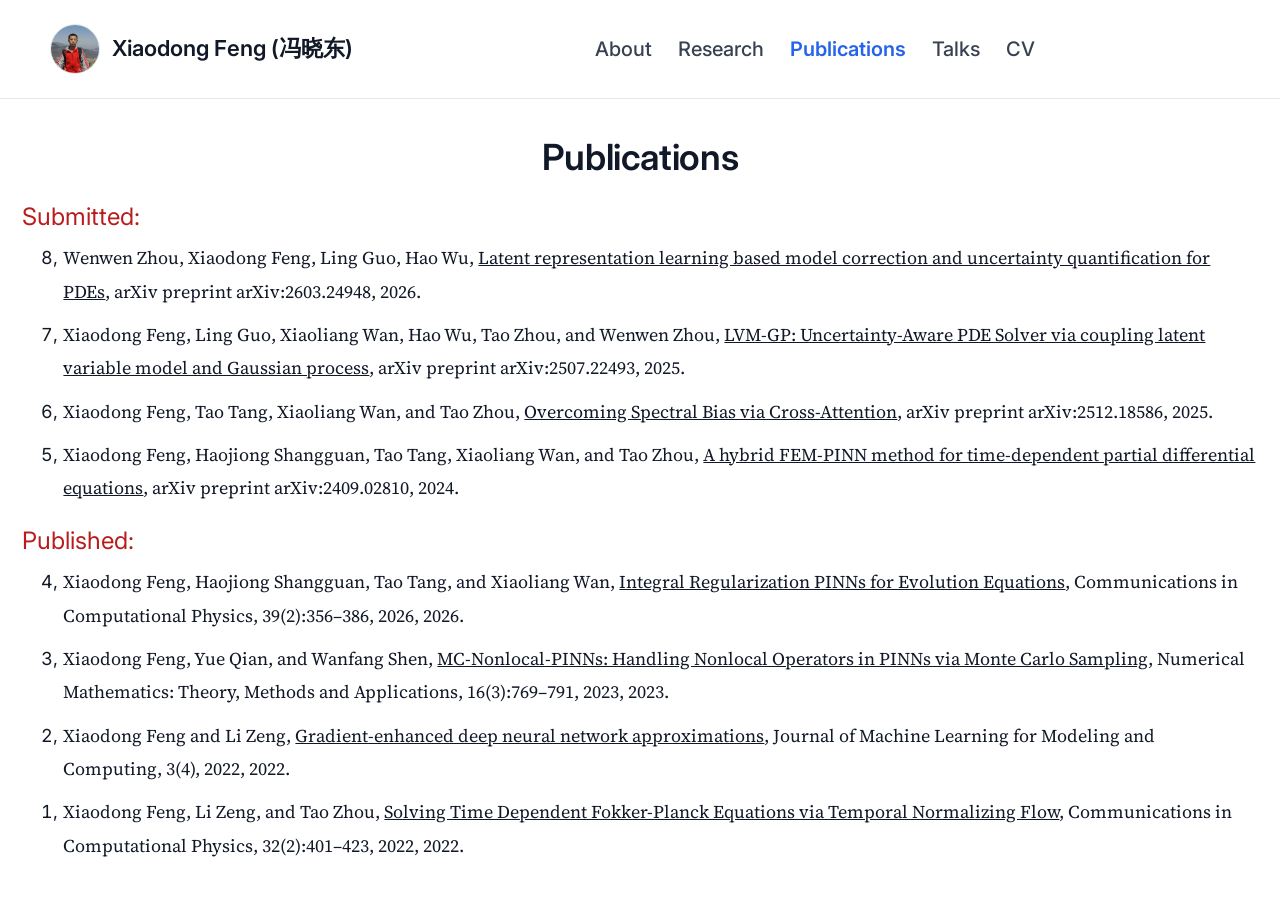
==== commit a4042aaa: "Update publications.html" ====
--- a/publications.html
+++ b/publications.html
@@ -88,6 +88,12 @@
     (function () {
       const pubs = [
         // Submitted
+        { status:"submitted", year:2026,
+          authors:"Wenwen Zhou, Xiaodong Feng, Ling Guo, Hao Wu",
+          title:"Latent representation learning based model correction and uncertainty quantification for PDEs",
+          venue:"arXiv preprint arXiv:2603.24948",
+          url:"https://arxiv.org/abs/2603.24948" },
+        
         { status:"submitted", year:2025,
           authors:"Xiaodong Feng, Tao Tang, Xiaoliang Wan, and Tao Zhou",
           title:"Overcoming Spectral Bias via Cross-Attention",
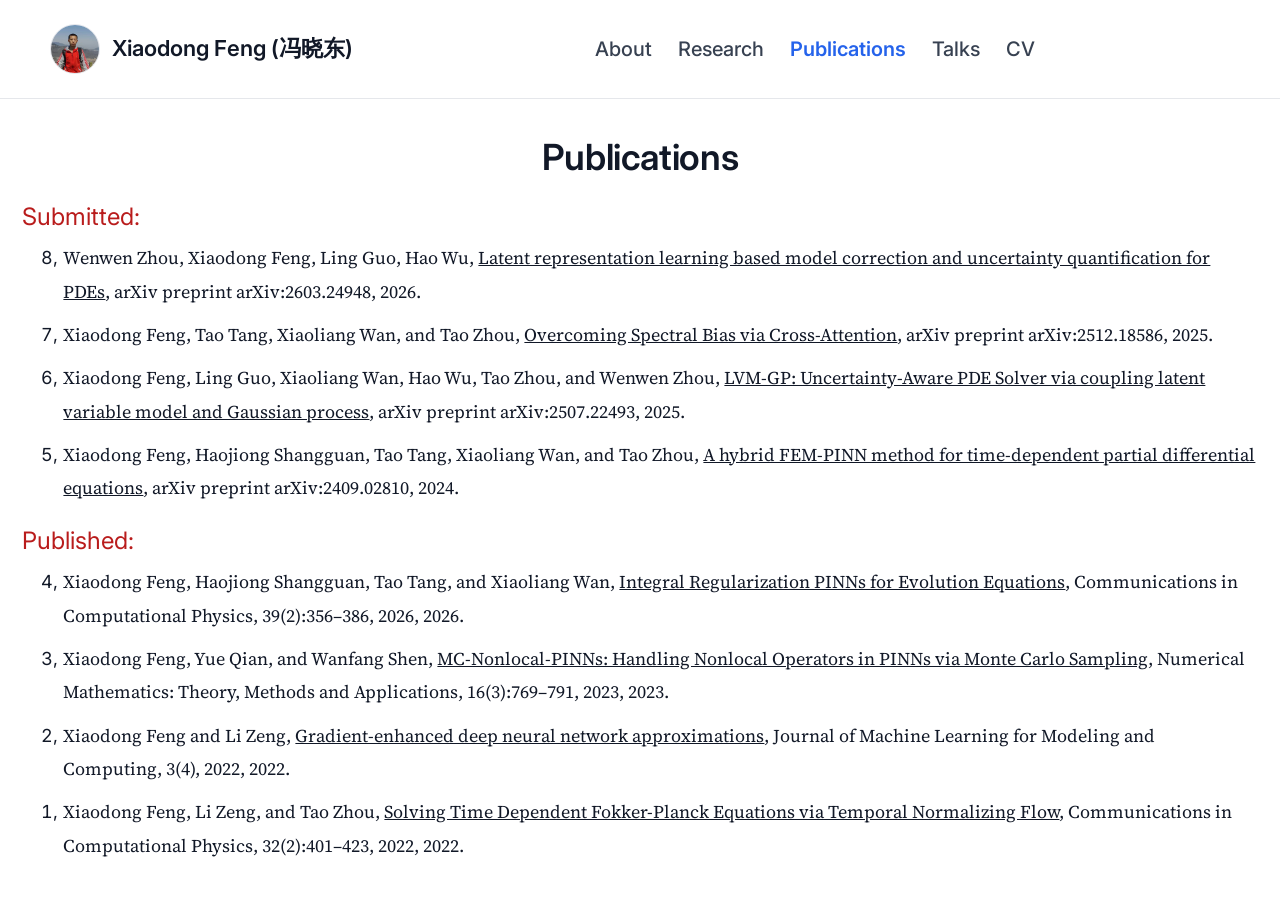
==== commit 76413ed9: "Update publications.html" ====
--- a/publications.html
+++ b/publications.html
@@ -148,7 +148,7 @@
       }
 
       function sortFn(a,b){
-        return ((b.year||0)-(a.year||0)) || String(a.title||"").localeCompare(String(b.title||""));
+        return (b.year || 0) - (a.year || 0);
       }
 
       function renderItem(p){
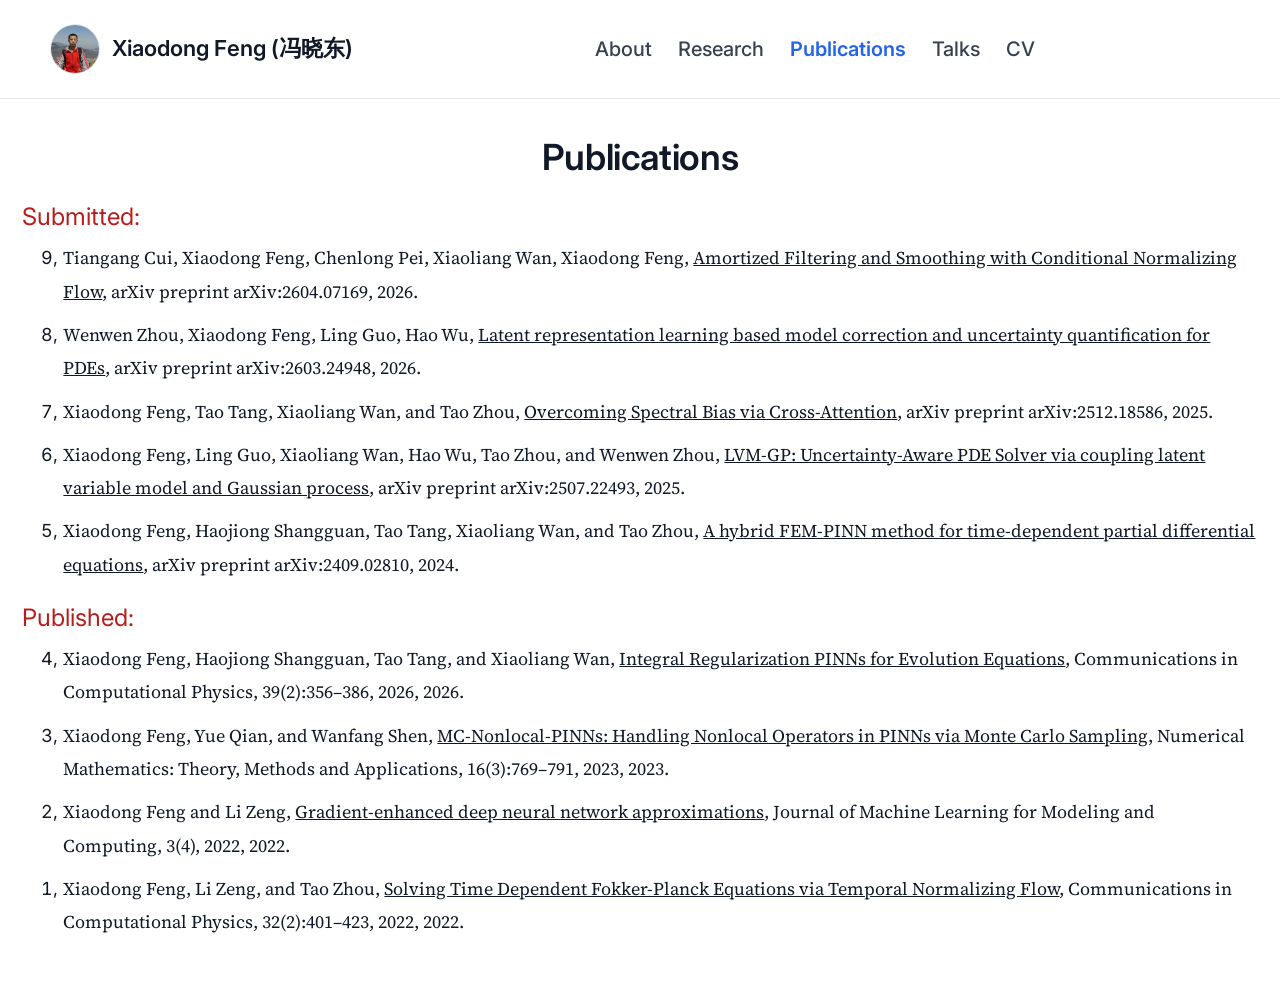
==== commit 7fef47f8: "Update publications.html" ====
--- a/publications.html
+++ b/publications.html
@@ -88,6 +88,12 @@
     (function () {
       const pubs = [
         // Submitted
+        { status:"submitted", year:2026,
+          authors:"Tiangang Cui, Xiaodong Feng, Chenlong Pei, Xiaoliang Wan, Xiaodong Feng",
+          title:"Amortized Filtering and Smoothing with Conditional Normalizing Flow",
+          venue:"arXiv preprint arXiv:2604.07169",
+          url:"https://arxiv.org/abs/2604.07169" },
+
         { status:"submitted", year:2026,
           authors:"Wenwen Zhou, Xiaodong Feng, Ling Guo, Hao Wu",
           title:"Latent representation learning based model correction and uncertainty quantification for PDEs",
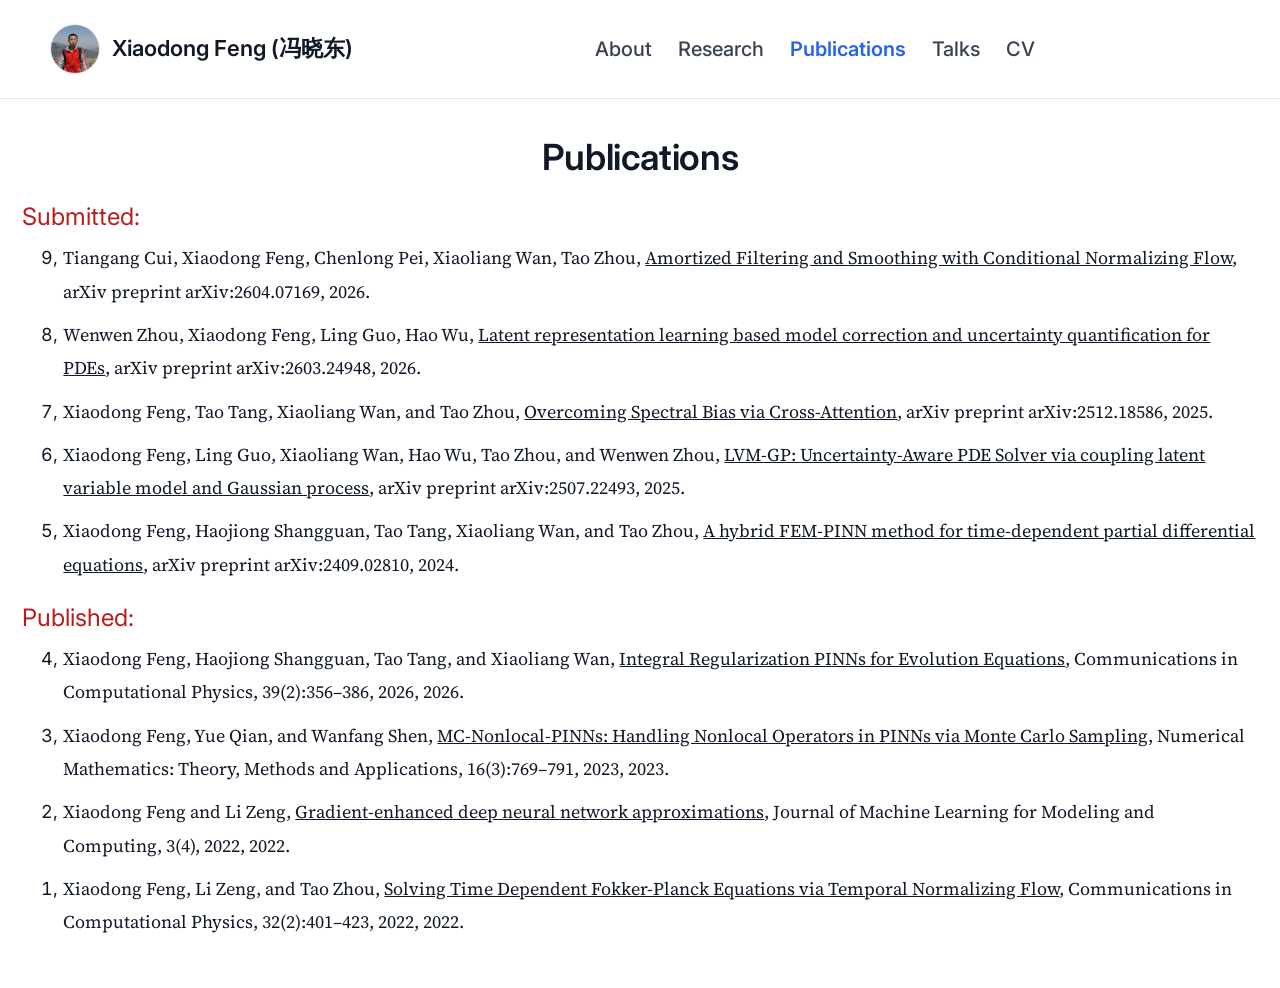
==== commit b437c9fe: "Update authors for submitted publication entry" ====
--- a/publications.html
+++ b/publications.html
@@ -89,7 +89,7 @@
       const pubs = [
         // Submitted
         { status:"submitted", year:2026,
-          authors:"Tiangang Cui, Xiaodong Feng, Chenlong Pei, Xiaoliang Wan, Xiaodong Feng",
+          authors:"Tiangang Cui, Xiaodong Feng, Chenlong Pei, Xiaoliang Wan, Tao Zhou",
           title:"Amortized Filtering and Smoothing with Conditional Normalizing Flow",
           venue:"arXiv preprint arXiv:2604.07169",
           url:"https://arxiv.org/abs/2604.07169" },
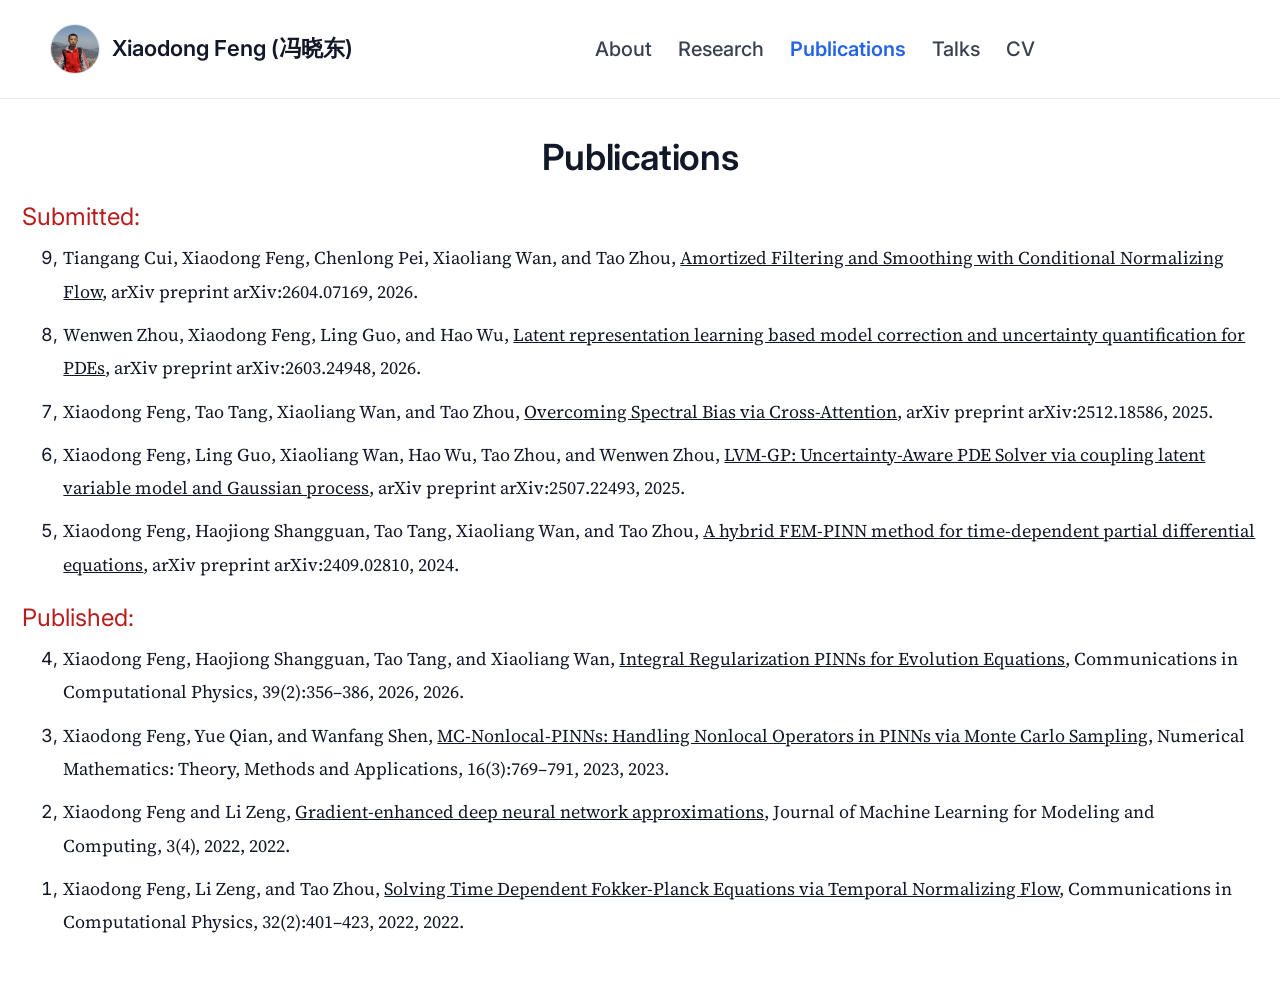
==== commit 1534e41c: "Update author formatting in publications list" ====
--- a/publications.html
+++ b/publications.html
@@ -89,13 +89,13 @@
       const pubs = [
         // Submitted
         { status:"submitted", year:2026,
-          authors:"Tiangang Cui, Xiaodong Feng, Chenlong Pei, Xiaoliang Wan, Tao Zhou",
+          authors:"Tiangang Cui, Xiaodong Feng, Chenlong Pei, Xiaoliang Wan, and Tao Zhou",
           title:"Amortized Filtering and Smoothing with Conditional Normalizing Flow",
           venue:"arXiv preprint arXiv:2604.07169",
           url:"https://arxiv.org/abs/2604.07169" },
 
         { status:"submitted", year:2026,
-          authors:"Wenwen Zhou, Xiaodong Feng, Ling Guo, Hao Wu",
+          authors:"Wenwen Zhou, Xiaodong Feng, Ling Guo, and Hao Wu",
           title:"Latent representation learning based model correction and uncertainty quantification for PDEs",
           venue:"arXiv preprint arXiv:2603.24948",
           url:"https://arxiv.org/abs/2603.24948" },
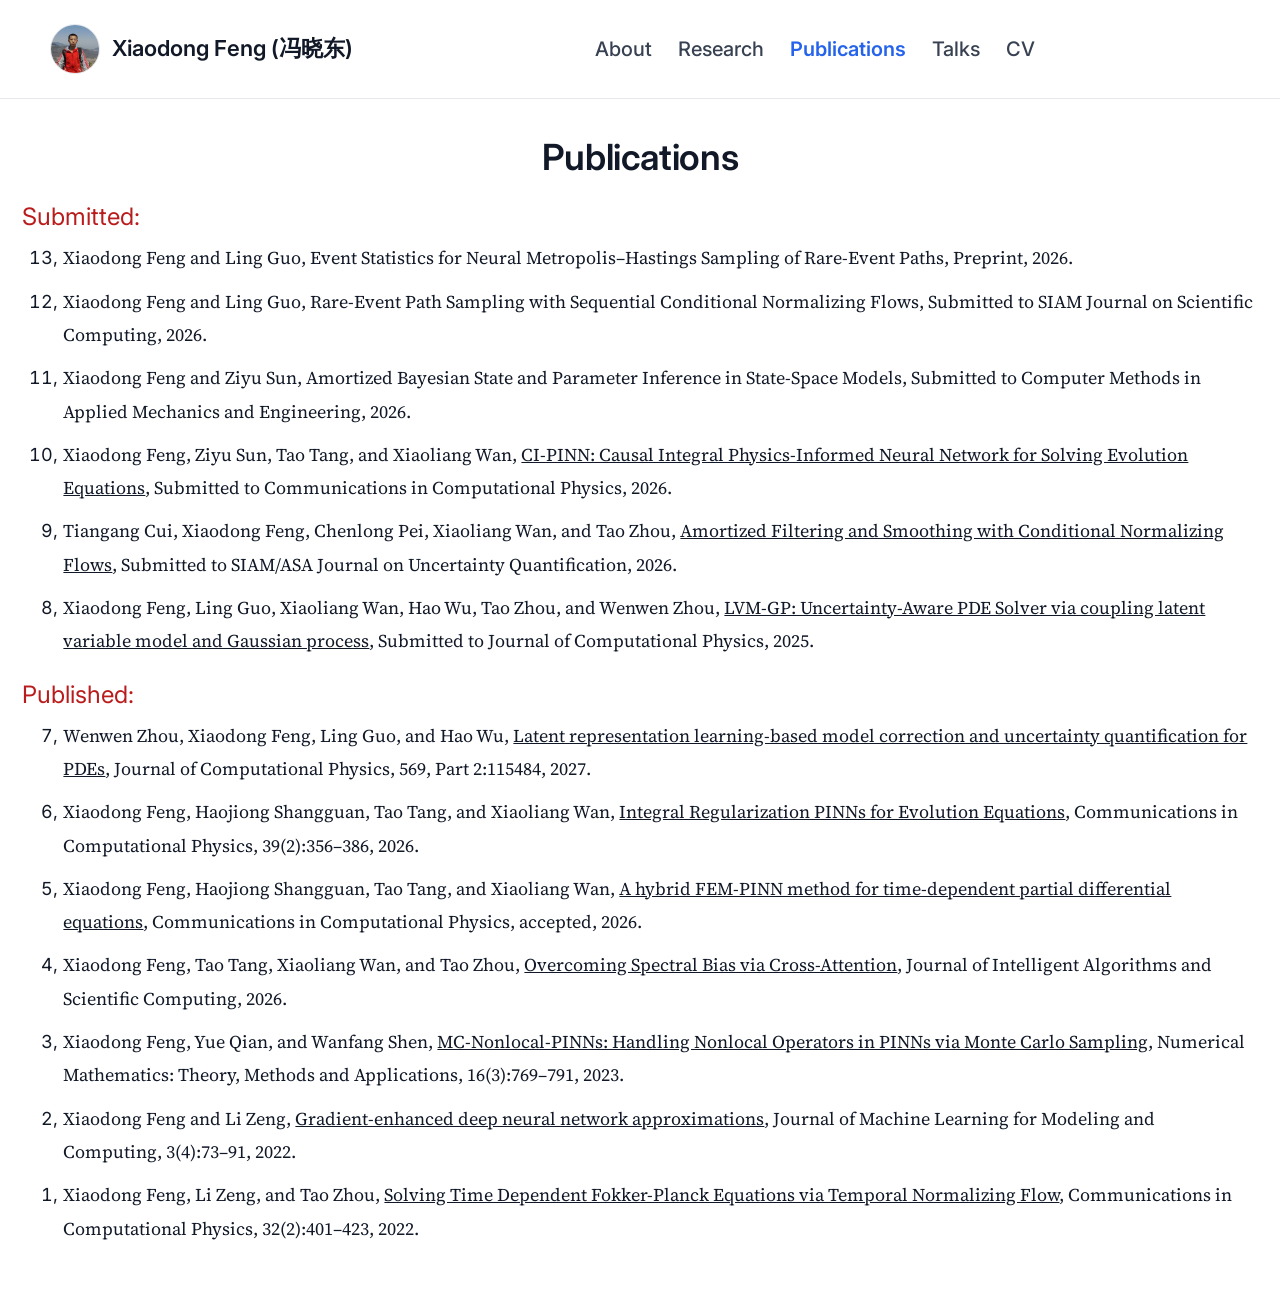
==== commit b05b497f: "Update publications, academic CV, and November talks" ====
--- a/publications.html
+++ b/publications.html
@@ -87,62 +87,111 @@
   <script>
     (function () {
       const pubs = [
-        // Submitted
-        { status:"submitted", year:2026,
-          authors:"Tiangang Cui, Xiaodong Feng, Chenlong Pei, Xiaoliang Wan, and Tao Zhou",
-          title:"Amortized Filtering and Smoothing with Conditional Normalizing Flow",
-          venue:"arXiv preprint arXiv:2604.07169",
-          url:"https://arxiv.org/abs/2604.07169" },
-
-        { status:"submitted", year:2026,
-          authors:"Wenwen Zhou, Xiaodong Feng, Ling Guo, and Hao Wu",
-          title:"Latent representation learning based model correction and uncertainty quantification for PDEs",
-          venue:"arXiv preprint arXiv:2603.24948",
-          url:"https://arxiv.org/abs/2603.24948" },
-        
-        { status:"submitted", year:2025,
-          authors:"Xiaodong Feng, Tao Tang, Xiaoliang Wan, and Tao Zhou",
-          title:"Overcoming Spectral Bias via Cross-Attention",
-          venue:"arXiv preprint arXiv:2512.18586",
-          url:"https://arxiv.org/abs/2512.18586" },
-
-        { status:"submitted", year:2025,
-          authors:"Xiaodong Feng, Ling Guo, Xiaoliang Wan, Hao Wu, Tao Zhou, and Wenwen Zhou",
-          title:"LVM-GP: Uncertainty-Aware PDE Solver via coupling latent variable model and Gaussian process",
-          venue:"arXiv preprint arXiv:2507.22493",
-          url:"https://arxiv.org/abs/2507.22493" },
-
-        { status:"submitted", year:2024,
-          authors:"Xiaodong Feng, Haojiong Shangguan, Tao Tang, Xiaoliang Wan, and Tao Zhou",
-          title:"A hybrid FEM-PINN method for time-dependent partial differential equations",
-          venue:"arXiv preprint arXiv:2409.02810",
-          url:"https://arxiv.org/abs/2409.02810" },
-
-        // Published
-        { status:"published", year:2026,
-          authors:"Xiaodong Feng, Haojiong Shangguan, Tao Tang, and Xiaoliang Wan",
-          title:"Integral Regularization PINNs for Evolution Equations",
-          venue:"Communications in Computational Physics, 39(2):356–386, 2026",
-          url:"https://global-sci.com/index.php/cicp/article/view/23347" },
-
-        { status:"published", year:2023,
-          authors:"Xiaodong Feng, Yue Qian, and Wanfang Shen",
-          title:"MC-Nonlocal-PINNs: Handling Nonlocal Operators in PINNs via Monte Carlo Sampling",
-          venue:"Numerical Mathematics: Theory, Methods and Applications, 16(3):769–791, 2023",
-          url:"https://global-sci.com/index.php/nmtma/article/view/14453" },
-
-        { status:"published", year:2022,
-          authors:"Xiaodong Feng and Li Zeng",
-          title:"Gradient-enhanced deep neural network approximations",
-          venue:"Journal of Machine Learning for Modeling and Computing, 3(4), 2022",
-          url:"https://www.dl.begellhouse.com/journals/558048804a15188a,22e553d25a1b5ff0,6658196f7b72ef2f.html" },
-
-        { status:"published", year:2022,
-          authors:"Xiaodong Feng, Li Zeng, and Tao Zhou",
-          title:"Solving Time Dependent Fokker-Planck Equations via Temporal Normalizing Flow",
-          venue:"Communications in Computational Physics, 32(2):401–423, 2022",
-          url:"https://global-sci.com/cicp/article/view/7087" }
-      ];
+  {
+    "status": "submitted",
+    "year": 2026,
+    "authors": "Xiaodong Feng and Ling Guo",
+    "title": "Event Statistics for Neural Metropolis–Hastings Sampling of Rare-Event Paths",
+    "venue": "Preprint",
+    "url": ""
+  },
+  {
+    "status": "submitted",
+    "year": 2026,
+    "authors": "Xiaodong Feng and Ling Guo",
+    "title": "Rare-Event Path Sampling with Sequential Conditional Normalizing Flows",
+    "venue": "Submitted to SIAM Journal on Scientific Computing",
+    "url": ""
+  },
+  {
+    "status": "submitted",
+    "year": 2026,
+    "authors": "Xiaodong Feng and Ziyu Sun",
+    "title": "Amortized Bayesian State and Parameter Inference in State-Space Models",
+    "venue": "Submitted to Computer Methods in Applied Mechanics and Engineering",
+    "url": ""
+  },
+  {
+    "status": "submitted",
+    "year": 2026,
+    "authors": "Xiaodong Feng, Ziyu Sun, Tao Tang, and Xiaoliang Wan",
+    "title": "CI-PINN: Causal Integral Physics-Informed Neural Network for Solving Evolution Equations",
+    "venue": "Submitted to Communications in Computational Physics",
+    "url": "https://arxiv.org/abs/2609.36615"
+  },
+  {
+    "status": "submitted",
+    "year": 2026,
+    "authors": "Tiangang Cui, Xiaodong Feng, Chenlong Pei, Xiaoliang Wan, and Tao Zhou",
+    "title": "Amortized Filtering and Smoothing with Conditional Normalizing Flows",
+    "venue": "Submitted to SIAM/ASA Journal on Uncertainty Quantification",
+    "url": "https://arxiv.org/abs/2604.07169"
+  },
+  {
+    "status": "submitted",
+    "year": 2025,
+    "authors": "Xiaodong Feng, Ling Guo, Xiaoliang Wan, Hao Wu, Tao Zhou, and Wenwen Zhou",
+    "title": "LVM-GP: Uncertainty-Aware PDE Solver via coupling latent variable model and Gaussian process",
+    "venue": "Submitted to Journal of Computational Physics",
+    "url": "https://arxiv.org/abs/2507.22493"
+  },
+  {
+    "status": "published",
+    "year": 2027,
+    "authors": "Wenwen Zhou, Xiaodong Feng, Ling Guo, and Hao Wu",
+    "title": "Latent representation learning-based model correction and uncertainty quantification for PDEs",
+    "venue": "Journal of Computational Physics, 569, Part 2:115484",
+    "url": "https://doi.org/10.1016/j.jcp.2026.115484"
+  },
+  {
+    "status": "published",
+    "year": 2026,
+    "authors": "Xiaodong Feng, Haojiong Shangguan, Tao Tang, and Xiaoliang Wan",
+    "title": "Integral Regularization PINNs for Evolution Equations",
+    "venue": "Communications in Computational Physics, 39(2):356–386",
+    "url": "https://global-sci.com/index.php/cicp/article/view/23347"
+  },
+  {
+    "status": "published",
+    "year": 2026,
+    "authors": "Xiaodong Feng, Haojiong Shangguan, Tao Tang, and Xiaoliang Wan",
+    "title": "A hybrid FEM-PINN method for time-dependent partial differential equations",
+    "venue": "Communications in Computational Physics, accepted",
+    "url": "https://arxiv.org/abs/2409.02810"
+  },
+  {
+    "status": "published",
+    "year": 2026,
+    "authors": "Xiaodong Feng, Tao Tang, Xiaoliang Wan, and Tao Zhou",
+    "title": "Overcoming Spectral Bias via Cross-Attention",
+    "venue": "Journal of Intelligent Algorithms and Scientific Computing",
+    "url": "https://arxiv.org/abs/2512.18586"
+  },
+  {
+    "status": "published",
+    "year": 2023,
+    "authors": "Xiaodong Feng, Yue Qian, and Wanfang Shen",
+    "title": "MC-Nonlocal-PINNs: Handling Nonlocal Operators in PINNs via Monte Carlo Sampling",
+    "venue": "Numerical Mathematics: Theory, Methods and Applications, 16(3):769–791",
+    "url": "https://global-sci.com/index.php/nmtma/article/view/14453"
+  },
+  {
+    "status": "published",
+    "year": 2022,
+    "authors": "Xiaodong Feng and Li Zeng",
+    "title": "Gradient-enhanced deep neural network approximations",
+    "venue": "Journal of Machine Learning for Modeling and Computing, 3(4):73–91",
+    "url": "https://www.dl.begellhouse.com/journals/558048804a15188a,22e553d25a1b5ff0,6658196f7b72ef2f.html"
+  },
+  {
+    "status": "published",
+    "year": 2022,
+    "authors": "Xiaodong Feng, Li Zeng, and Tao Zhou",
+    "title": "Solving Time Dependent Fokker-Planck Equations via Temporal Normalizing Flow",
+    "venue": "Communications in Computational Physics, 32(2):401–423",
+    "url": "https://global-sci.com/cicp/article/view/7087"
+  }
+];
 
       function esc(s){
         return String(s ?? "")
@@ -158,7 +207,9 @@
       }
 
       function renderItem(p){
-        const title = `<a class="pub-title" href="${esc(p.url)}" target="_blank" rel="noopener">${esc(p.title)}</a>`;
+        const title = p.url
+          ? `<a class="pub-title" href="${esc(p.url)}" target="_blank" rel="noopener">${esc(p.title)}</a>`
+          : `<span class="pub-title">${esc(p.title)}</span>`;
         return `${esc(p.authors)}, ${title}, ${esc(p.venue)}, ${esc(String(p.year))}.`;
       }
 
